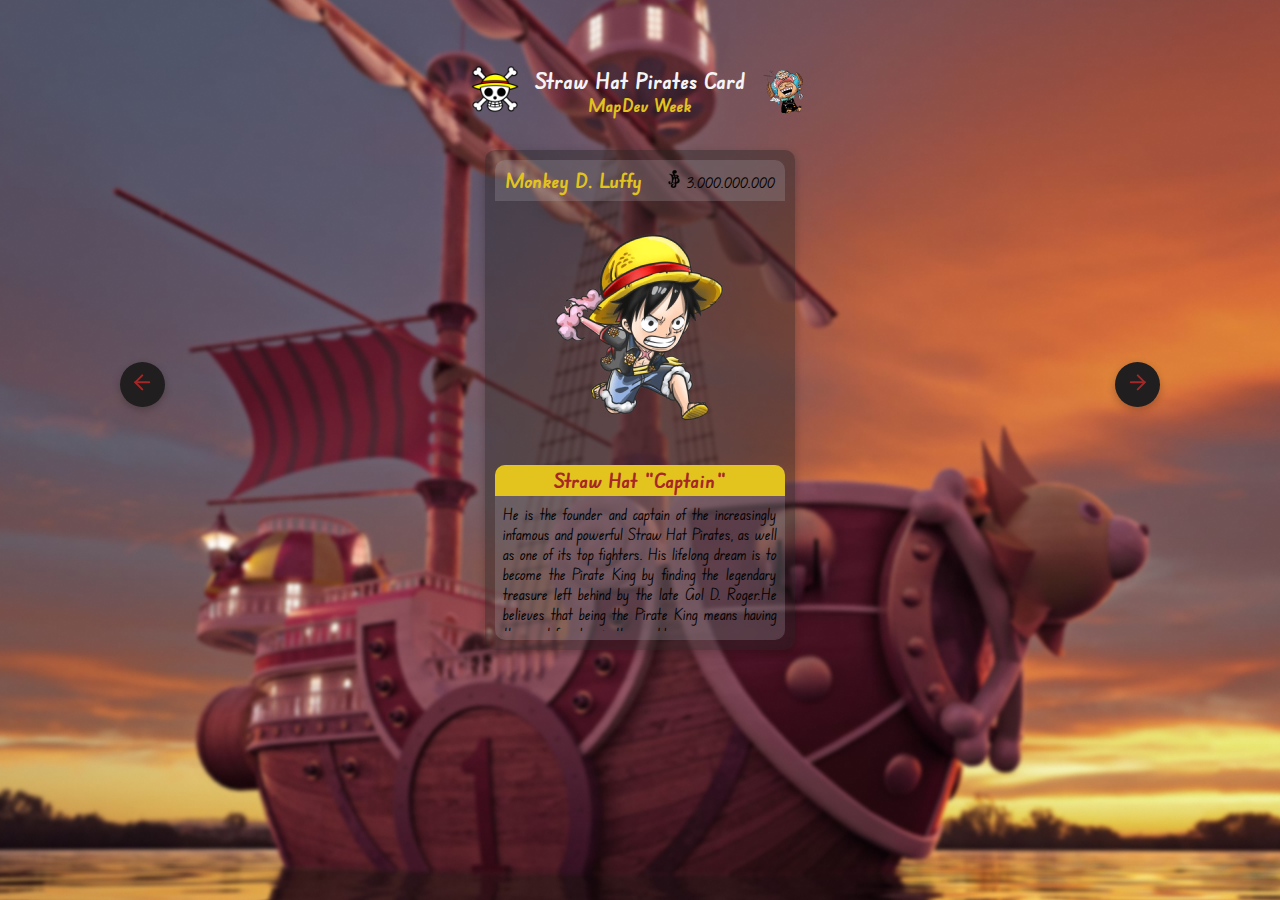
==== index.html @ 62144197 "Update index.html" ====
<!DOCTYPE html>
<html lang="en">
<head>
    <meta charset="UTF-8">
    <meta http-equiv="X-UA-Compatible" content="IE=edge">
    <meta name="viewport" content="width=device-width, initial-scale=1.0">

    <link rel="stylesheet" href="https://a-sannea.github.io/Tem-haver-com-Piratas/src/styles/style.css">
    <link rel="stylesheet" href="https://a-sannea.github.io/Tem-haver-com-Piratas/src/styles/reset.css">
    <link rel="stylesheet" href="https://a-sannea.github.io/Tem-haver-com-Piratas/src/styles/responsive.css">


    <link rel="shortcut icon" href="/src/assets/logo.png" type="image/x-icon">
    <title>Sraw Hat Card Carousel</title>
</head>
<body>

    <header class="head">
        <a href="/index.html"><img class="flag" src="/src/assets/logo.png" alt="Straw Hat Flag"></a>
        <div class="titles">
        <h2>Straw Hat Pirates Card</h2>
        <h5>MapDev Week</h5>
        </div>
        <a href="/special.html"><img class="flag" src="/src/assets/special button.png" alt="Chopper as a button"></a>
    </header>

    <main class="hero">
        <button class="arrows prev" id="previous">
            <img src="/src/assets/arrow.svg" alt="previous card">
        </button>

        <ul class="list-cards">
            <li class="card selected">
                <div class="bounty">
                    <h3 class="name">Monkey D. Luffy</h3>
                    <p class="belly">
                    <img src="/src/assets/belly.svg" alt="one piece money sign 'belly'">
                    3.000.000.000
                    </p>
                </div>
                <div class="crew-image">
                    <img src="/src/assets/straw/luffy.png" alt="Monkey D. Luffy Chibi">
                </div>
                <div class="description">
                    <h4>Straw Hat "Captain"</h4>
                    <p class="about">He is the founder and captain of the increasingly infamous and powerful Straw Hat Pirates, as well as one of its top fighters. His lifelong dream is to become the Pirate King by finding the legendary treasure left behind by the late Gol D. Roger.He believes that being the Pirate King means having the most freedom in the world.
                    </p>
                </div>
            </li>

             <li class="card">
                <div class="bounty">
                    <h3 class="name">Ronoa Zoro</h3>
                <p class="crew-image">
                    <img src="/src/assets/belly.svg" alt="one piece money sign 'belly'">
                    320.000.000
                </p>
                </div>
                <div class="zoro-img">
                    <img src="/src/assets/straw/zoro.png" alt="Ronoa Zoro Chibi">
                </div>
                <div class="description">
                    <h4>Straw Hat "Combatant"</h4>
                    <p class="about">Roronoa Zoro,also known as <strong>"Pirate Hunter" Zoro</strong>, is the combatant of the Straw Hat Pirates, and one of their two swordsmen. Formerly a bounty hunter,he is the second member of Luffy's crew and the first to join it, doing so in the Romance Dawn Arc.</p>
                </div>
            </li>

            <li class="card">
                <div class="bounty">
                    <h3 class="name">Nami</h3>
                <p class="crew-image">
                    <img src="/src/assets/belly.svg" alt="one piece money sign 'belly'">
                    66.000.000
                </p>
                </div>
                <div class="nami-img">
                    <img src="/src/assets/straw/nami.png" alt="Nami Chibi">
                </div>
                <div class="description">
                    <h4>Straw Hat "Navigator"</h4>
                    <p class="about"><strong>"Cat Burglar" Nami </strong> is the Navigator of the Straw Hat Pirates. She is the third member of the crew and second to join, doing so during th Orange Town Arc. However, she legitimetely joined th Straw Hats after they rebelled against and defeated Arlong. Her dream is to make a map of the entire world.</p>
                </div>
            </li>

            <li class="card">
                <div class="bounty">
                    <h3 class="name">Usopp</h3>
                <p class="belly">
                    <img src="/src/assets/belly.svg" alt="one piece money sign 'belly'">
                    200.000.000
                </p>
                </div>
                <div class="crew-image">
                    <img src="/src/assets/straw/usopp.png" alt="Usopp Chibi">
                </div>
                <div class="description">
                    <h4>Straw Hat "Sniper"</h4>
                    <p class="about"><strong>"God" Usopp</strong> is the sniper of the Straw Hat Pirates. He is the fourth member of the crew and the third to join, doing so at the end of the Syrup Village Arc. Although he left the crew during the Water 7 Arc, he rejoined at the end of the Post-Enies Lobby Arc.</p>
                </div>
            </li>

            <li class="card">
                <div class="bounty">
                    <h3 class="name">Vinsmoke Sanji</h3>
                <p class="belly">
                    <img src="/src/assets/belly.svg" alt="one piece money sign 'belly'">
                    330.000.000
                </p>
                </div>
                <div class="crew-image">
                    <img src="/src/assets/straw/sanji.png" alt="Vinsmoke Sanji Chibi">
                </div>
                <div class="description">
                    <h4>Straw Hat "Cook"</h4>
                    <p class="about"><strong>"Black Leg" Sanji</strong>, born as Vinsmoke Sanji,is the cook of the Straw Hat Pirates. He is the fifth member of the crew and the fourth to join, doing so at the end of the Baratie Arc. His dream is to find the rumored chef's paradise, All Blue, which is where East Blue, West Blue, North Blue, and South Blue meet, along with their wildlife. He is one of the top three fighters of the Straw Hats, alongside Luffy and Zoro.</p>
                </div>
            </li>

            <li class="card">
                <div class="bounty">
                    <h3 class="name">Tony Tony Chopper</h3>
                <p class="belly">
                    <img src="/src/assets/belly.svg" alt="one piece money sign 'belly'">
                    100
                </p>
                </div>
                <div class="crew-image">
                    <img src="/src/assets/straw/chopper.png" alt="Tony Tony Chopper Chibi">
                </div>
                <div class="description">
                    <h4>Straw Hat "Doctor"</h4>
                    <p class="about"><strong>"Cotton Candy Lover" Chopper</strong>, is the doctor of hte Straw Hat Pirates. He is the sixth member of the crew and the fifth to join, doing so at the end of the Drum Island Arc. His dream is to one day become a doctor capable of curing any disease and wants to travel all across the world specifically in the hopes of accomplishing this dream.</p>
                </div>
            </li>

            <li class="card">
                <div class="bounty">
                    <h3 class="name">Nico Robin</h3>
                <p class="belly">
                    <img src="/src/assets/belly.svg" alt="one piece money sign 'belly'">
                    130.000.000
                </p>
                </div>
                <div class="crew-image">
                    <img src="/src/assets/straw/robin.png" alt="Nico Robin Chibi">
                </div>
                <div class="description">
                    <h4>Straw Hat "Archaeologist"</h4>
                    <p class="about"><strong>"Devil Child" or "Light of the Revolution"</strong>, is the archaeologist of the Straw Hat Pirates. She is the seventh menber to join, doing so at the end of the Arabasta Arc. Robin ate the Hana Hana no MI, giving her the power to reproduce her body part (or her entire body) on any surface at will, she is currently one of the only two people in the world known to have the ability to head and decipher Poneglyphs, a skill which is considered forbiddern and threatening to the World Government. Her dream is to find the Rio Poneglyph which tells the true history os the world, specifically the Void Century.</p>
                </div>
            </li>

            <li class="card">
                <div class="bounty">
                    <h3 class="name">Franky</h3>
                <p class="belly">
                    <img src="/src/assets/belly.svg" alt="one piece money sign 'belly'">
                    94.000.000
                </p>
                </div>
                <div class="crew-image">
                    <img src="/src/assets/straw/franky.png" alt="Franky Chibi">
                </div>
                <div class="description">
                    <h4>Straw Hat "Shipwright"</h4>
                    <p class="about"><strong>"Iron Man" Franky</strong>. His dream is to one day become a doctor capable of curing any disease and wants to travel all across the world specifically in the hopes of accomplishing this dream. Franky's dream is to create a ship and circumnavigate the world with it, and he built the Thousand Sunny and joined the Straw Hat Pirates to fulfill his dream.</p>
                </div>
            </li>

            <li class="card">
                <div class="bounty">
                    <h3 class="name">Brook</h3>
                <p class="belly">
                    <img src="/src/assets/belly.svg" alt="one piece money sign 'belly'">
                    83.000.000
                </p>
                </div>
                <div class="crew-image">
                    <img src="/src/assets/straw/brook.png" alt="Soul King 'Brook' Chibi">
                </div>
                <div class="description">
                    <h4>Straw Hat "Musician"</h4>
                    <p class="about"><strong>"Soul King" Brook</strong>, is the musician of the Straw Hat Pirates, and one of their two swordsmen. He is the ninth member of the crew and the eighth to join,doing so at the end of the Thriller Bark Arc. Brook drifted alone in the Florian Triangle for 50 years, eventually meeting Luffy and serving as the Straw Hats' ally during the Thriller Bark Arc before officially joining the crew. His dream is to reunite with his old friend, Laboon, at Reverse Mountain, where he resides with Crocus.</p>
                </div>
            </li>

            <li class="card">
                <div class="bounty">
                    <h3 class="name">Jinbe</h3>
                <p class="belly">
                    <img src="/src/assets/belly.svg" alt="one piece money sign 'belly'">
                    438.000.000
                </p>
                </div>
                <div class="crew-image">
                    <img src="/src/assets/straw/jinbe.png" alt="Jinbe Chibi">
                </div>
                <div class="description">
                    <h4>Straw Hat "Helmsman"</h4>
                    <p class="about"><strong>"Knight of the Sea" Jinbe</strong>, is the helmsman of the Straw Hat Pirates. He is the tenth member of the crew and the ninth to join, doing so during the Wano Country Arc. Jinbe is a whale shark fish-man and a powerful master of Fish-Man Karate. His dream is to fulfill his former captain Fisher Tiger's dying wish of coexistence and equality between humans and fish-men.</p>
                </div>
            </li>
        </ul>

        <button class="arrows" id="next">
            <img src="/src/assets/arrow.svg" alt="next card">
        </button>
    </main>

    <script src="https://a-sannea.github.io/Tem-haver-com-Piratas/src/javascript/index.js"></script>
</body>
</html>
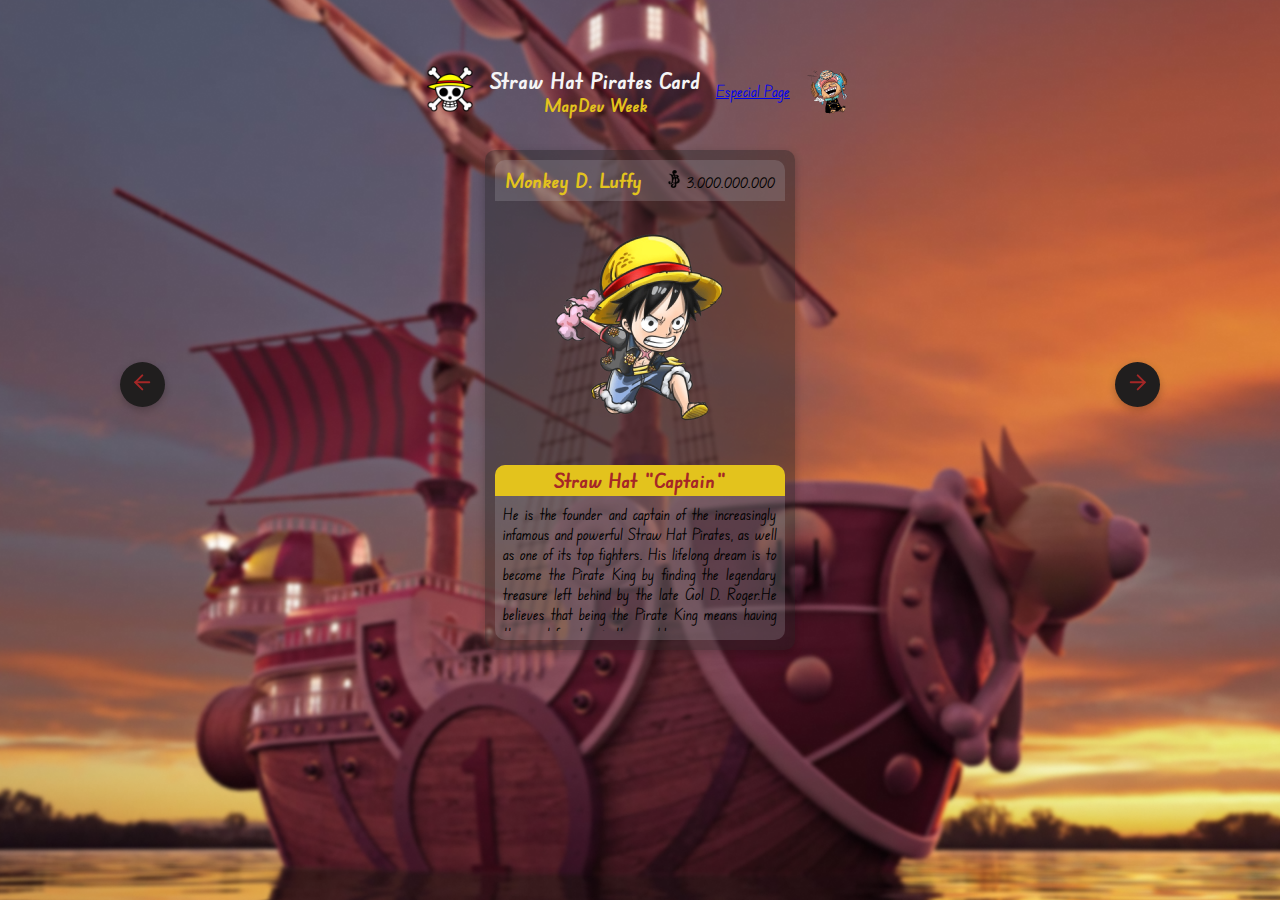
==== commit cc743e7a: "Update index.html" ====
--- a/index.html
+++ b/index.html
@@ -10,23 +10,24 @@
     <link rel="stylesheet" href="https://a-sannea.github.io/Tem-haver-com-Piratas/src/styles/responsive.css">
 
 
-    <link rel="shortcut icon" href="/src/assets/logo.png" type="image/x-icon">
+    <link rel="shortcut icon" href="https://a-sannea.github.io/Tem-haver-com-Piratas/src/assets/logo.png" type="image/x-icon">
     <title>Sraw Hat Card Carousel</title>
 </head>
 <body>
 
     <header class="head">
-        <a href="/index.html"><img class="flag" src="/src/assets/logo.png" alt="Straw Hat Flag"></a>
+        <a href="https://a-sannea.github.io/Tem-haver-com-Piratas/"><img class="flag" src="https://a-sannea.github.io/Tem-haver-com-Piratas/src/assets/logo.png" alt="Straw Hat Flag"></a>
         <div class="titles">
         <h2>Straw Hat Pirates Card</h2>
         <h5>MapDev Week</h5>
         </div>
-        <a href="/special.html"><img class="flag" src="/src/assets/special button.png" alt="Chopper as a button"></a>
+        <a href="https://a-sannea.github.io/Tem-haver-com-Piratas/special">Especial Page</a>
+        <a href="https://a-sannea.github.io/Tem-haver-com-Piratas/special"><img class="flag" src="https://a-sannea.github.io/Tem-haver-com-Piratas/src/assets/special button.png" alt="Chopper as a button"></a>
     </header>
 
     <main class="hero">
         <button class="arrows prev" id="previous">
-            <img src="/src/assets/arrow.svg" alt="previous card">
+            <img src="https://a-sannea.github.io/Tem-haver-com-Piratas/src/assets/arrow.svg" alt="previous card">
         </button>
 
         <ul class="list-cards">
@@ -34,12 +35,12 @@
                 <div class="bounty">
                     <h3 class="name">Monkey D. Luffy</h3>
                     <p class="belly">
-                    <img src="/src/assets/belly.svg" alt="one piece money sign 'belly'">
+                    <img src="https://a-sannea.github.io/Tem-haver-com-Piratas/src/assets/belly.svg" alt="one piece money sign 'belly'">
                     3.000.000.000
                     </p>
                 </div>
                 <div class="crew-image">
-                    <img src="/src/assets/straw/luffy.png" alt="Monkey D. Luffy Chibi">
+                    <img src="https://a-sannea.github.io/Tem-haver-com-Piratas/src/assets/straw/luffy.png" alt="Monkey D. Luffy Chibi">
                 </div>
                 <div class="description">
                     <h4>Straw Hat "Captain"</h4>
@@ -52,12 +53,12 @@
                 <div class="bounty">
                     <h3 class="name">Ronoa Zoro</h3>
                 <p class="crew-image">
-                    <img src="/src/assets/belly.svg" alt="one piece money sign 'belly'">
+                    <img src="https://a-sannea.github.io/Tem-haver-com-Piratas/src/assets/belly.svg" alt="one piece money sign 'belly'">
                     320.000.000
                 </p>
                 </div>
                 <div class="zoro-img">
-                    <img src="/src/assets/straw/zoro.png" alt="Ronoa Zoro Chibi">
+                    <img src="https://a-sannea.github.io/Tem-haver-com-Piratas/src/assets/straw/zoro.png" alt="Ronoa Zoro Chibi">
                 </div>
                 <div class="description">
                     <h4>Straw Hat "Combatant"</h4>
@@ -69,12 +70,12 @@
                 <div class="bounty">
                     <h3 class="name">Nami</h3>
                 <p class="crew-image">
-                    <img src="/src/assets/belly.svg" alt="one piece money sign 'belly'">
+                    <img src="https://a-sannea.github.io/Tem-haver-com-Piratas/src/assets/belly.svg" alt="one piece money sign 'belly'">
                     66.000.000
                 </p>
                 </div>
                 <div class="nami-img">
-                    <img src="/src/assets/straw/nami.png" alt="Nami Chibi">
+                    <img src="https://a-sannea.github.io/Tem-haver-com-Piratas/src/assets/straw/nami.png" alt="Nami Chibi">
                 </div>
                 <div class="description">
                     <h4>Straw Hat "Navigator"</h4>
@@ -86,12 +87,12 @@
                 <div class="bounty">
                     <h3 class="name">Usopp</h3>
                 <p class="belly">
-                    <img src="/src/assets/belly.svg" alt="one piece money sign 'belly'">
+                    <img src="https://a-sannea.github.io/Tem-haver-com-Piratas/src/assets/belly.svg" alt="one piece money sign 'belly'">
                     200.000.000
                 </p>
                 </div>
                 <div class="crew-image">
-                    <img src="/src/assets/straw/usopp.png" alt="Usopp Chibi">
+                    <img src="https://a-sannea.github.io/Tem-haver-com-Piratas/src/assets/straw/usopp.png" alt="Usopp Chibi">
                 </div>
                 <div class="description">
                     <h4>Straw Hat "Sniper"</h4>
@@ -103,12 +104,12 @@
                 <div class="bounty">
                     <h3 class="name">Vinsmoke Sanji</h3>
                 <p class="belly">
-                    <img src="/src/assets/belly.svg" alt="one piece money sign 'belly'">
+                    <img src="https://a-sannea.github.io/Tem-haver-com-Piratas/src/assets/belly.svg" alt="one piece money sign 'belly'">
                     330.000.000
                 </p>
                 </div>
                 <div class="crew-image">
-                    <img src="/src/assets/straw/sanji.png" alt="Vinsmoke Sanji Chibi">
+                    <img src="https://a-sannea.github.io/Tem-haver-com-Piratas/src/assets/straw/sanji.png" alt="Vinsmoke Sanji Chibi">
                 </div>
                 <div class="description">
                     <h4>Straw Hat "Cook"</h4>
@@ -120,12 +121,12 @@
                 <div class="bounty">
                     <h3 class="name">Tony Tony Chopper</h3>
                 <p class="belly">
-                    <img src="/src/assets/belly.svg" alt="one piece money sign 'belly'">
+                    <img src="https://a-sannea.github.io/Tem-haver-com-Piratas/src/assets/belly.svg" alt="one piece money sign 'belly'">
                     100
                 </p>
                 </div>
                 <div class="crew-image">
-                    <img src="/src/assets/straw/chopper.png" alt="Tony Tony Chopper Chibi">
+                    <img src="https://a-sannea.github.io/Tem-haver-com-Piratas/src/assets/straw/chopper.png" alt="Tony Tony Chopper Chibi">
                 </div>
                 <div class="description">
                     <h4>Straw Hat "Doctor"</h4>
@@ -137,12 +138,12 @@
                 <div class="bounty">
                     <h3 class="name">Nico Robin</h3>
                 <p class="belly">
-                    <img src="/src/assets/belly.svg" alt="one piece money sign 'belly'">
+                    <img src="https://a-sannea.github.io/Tem-haver-com-Piratas/src/assets/belly.svg" alt="one piece money sign 'belly'">
                     130.000.000
                 </p>
                 </div>
                 <div class="crew-image">
-                    <img src="/src/assets/straw/robin.png" alt="Nico Robin Chibi">
+                    <img src="https://a-sannea.github.io/Tem-haver-com-Piratas/src/assets/straw/robin.png" alt="Nico Robin Chibi">
                 </div>
                 <div class="description">
                     <h4>Straw Hat "Archaeologist"</h4>
@@ -154,12 +155,12 @@
                 <div class="bounty">
                     <h3 class="name">Franky</h3>
                 <p class="belly">
-                    <img src="/src/assets/belly.svg" alt="one piece money sign 'belly'">
+                    <img src="https://a-sannea.github.io/Tem-haver-com-Piratas/src/assets/belly.svg" alt="one piece money sign 'belly'">
                     94.000.000
                 </p>
                 </div>
                 <div class="crew-image">
-                    <img src="/src/assets/straw/franky.png" alt="Franky Chibi">
+                    <img src="https://a-sannea.github.io/Tem-haver-com-Piratas/src/assets/straw/franky.png" alt="Franky Chibi">
                 </div>
                 <div class="description">
                     <h4>Straw Hat "Shipwright"</h4>
@@ -171,12 +172,12 @@
                 <div class="bounty">
                     <h3 class="name">Brook</h3>
                 <p class="belly">
-                    <img src="/src/assets/belly.svg" alt="one piece money sign 'belly'">
+                    <img src="https://a-sannea.github.io/Tem-haver-com-Piratas/src/assets/belly.svg" alt="one piece money sign 'belly'">
                     83.000.000
                 </p>
                 </div>
                 <div class="crew-image">
-                    <img src="/src/assets/straw/brook.png" alt="Soul King 'Brook' Chibi">
+                    <img src="https://a-sannea.github.io/Tem-haver-com-Piratas/src/assets/straw/brook.png" alt="Soul King 'Brook' Chibi">
                 </div>
                 <div class="description">
                     <h4>Straw Hat "Musician"</h4>
@@ -188,12 +189,12 @@
                 <div class="bounty">
                     <h3 class="name">Jinbe</h3>
                 <p class="belly">
-                    <img src="/src/assets/belly.svg" alt="one piece money sign 'belly'">
+                    <img src="https://a-sannea.github.io/Tem-haver-com-Piratas/src/assets/belly.svg" alt="one piece money sign 'belly'">
                     438.000.000
                 </p>
                 </div>
                 <div class="crew-image">
-                    <img src="/src/assets/straw/jinbe.png" alt="Jinbe Chibi">
+                    <img src="https://a-sannea.github.io/Tem-haver-com-Piratas/src/assets/straw/jinbe.png" alt="Jinbe Chibi">
                 </div>
                 <div class="description">
                     <h4>Straw Hat "Helmsman"</h4>
@@ -203,7 +204,7 @@
         </ul>
 
         <button class="arrows" id="next">
-            <img src="/src/assets/arrow.svg" alt="next card">
+            <img src="https://a-sannea.github.io/Tem-haver-com-Piratas/src/assets/arrow.svg" alt="next card">
         </button>
     </main>
 
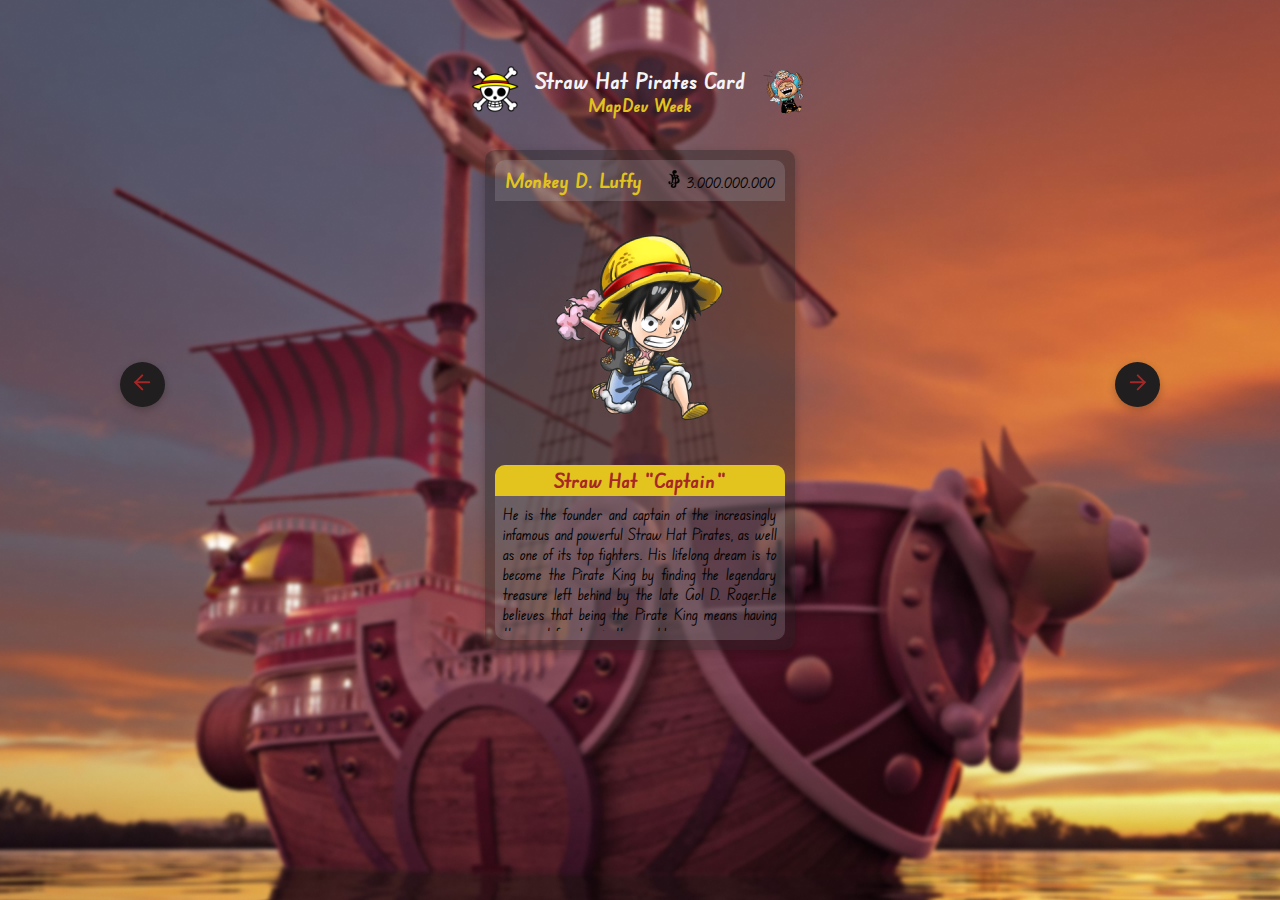
==== commit 81fa91c5: "git commit -m "alteração nas paginas"" ====
--- a/index.html
+++ b/index.html
@@ -21,8 +21,8 @@
         <h2>Straw Hat Pirates Card</h2>
         <h5>MapDev Week</h5>
         </div>
-        <a href="https://a-sannea.github.io/Tem-haver-com-Piratas/special">Especial Page</a>
-        <a href="https://a-sannea.github.io/Tem-haver-com-Piratas/special"><img class="flag" src="https://a-sannea.github.io/Tem-haver-com-Piratas/src/assets/special button.png" alt="Chopper as a button"></a>
+        <a href="https://a-sannea.github.io/Tem-haver-com-Piratas/special">
+            <img class="flag" src="https://a-sannea.github.io/Tem-haver-com-Piratas/src/assets/special button.png" alt="Chopper as a button"></a>
     </header>
 
     <main class="hero">
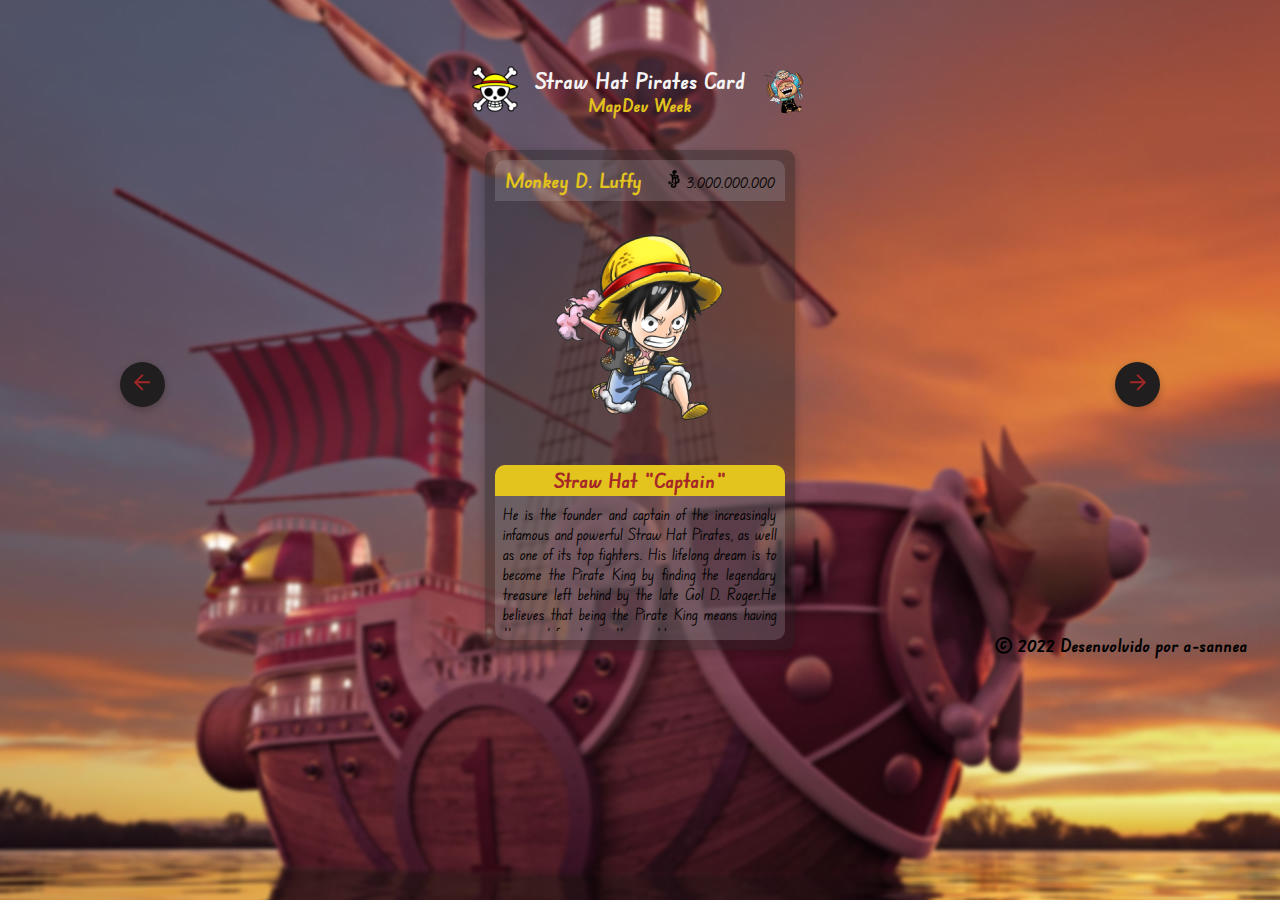
==== commit de37541c: "pequena alteração" ====
--- a/index.html
+++ b/index.html
@@ -11,18 +11,19 @@
 
 
     <link rel="shortcut icon" href="https://a-sannea.github.io/Tem-haver-com-Piratas/src/assets/logo.png" type="image/x-icon">
-    <title>Sraw Hat Card Carousel</title>
+    <title>One Piece Pirates Card Carousel</title>
 </head>
 <body>
 
     <header class="head">
-        <a href="https://a-sannea.github.io/Tem-haver-com-Piratas/"><img class="flag" src="https://a-sannea.github.io/Tem-haver-com-Piratas/src/assets/logo.png" alt="Straw Hat Flag"></a>
+        <a href="https://a-sannea.github.io/Tem-haver-com-Piratas/index.html"><img class="flag" src="https://a-sannea.github.io/Tem-haver-com-Piratas/src/assets/logo.png" alt="Straw Hat Flag"></a>
         <div class="titles">
         <h2>Straw Hat Pirates Card</h2>
         <h5>MapDev Week</h5>
         </div>
-        <a href="https://a-sannea.github.io/Tem-haver-com-Piratas/special">
-            <img class="flag" src="https://a-sannea.github.io/Tem-haver-com-Piratas/src/assets/special button.png" alt="Chopper as a button"></a>
+            <a href="https://a-sannea.github.io/Tem-haver-com-Piratas/special.html">
+                <img class="flag" src="https://a-sannea.github.io/Tem-haver-com-Piratas/src/assets/special button.png" alt="Chopper as a button">
+            </a>
     </header>
 
     <main class="hero">
@@ -208,6 +209,9 @@
         </button>
     </main>
 
+    
+    <h5 class="copy">© 2022 Desenvolvido por a-sannea</h5>
+
     <script src="https://a-sannea.github.io/Tem-haver-com-Piratas/src/javascript/index.js"></script>
 </body>
 </html>
